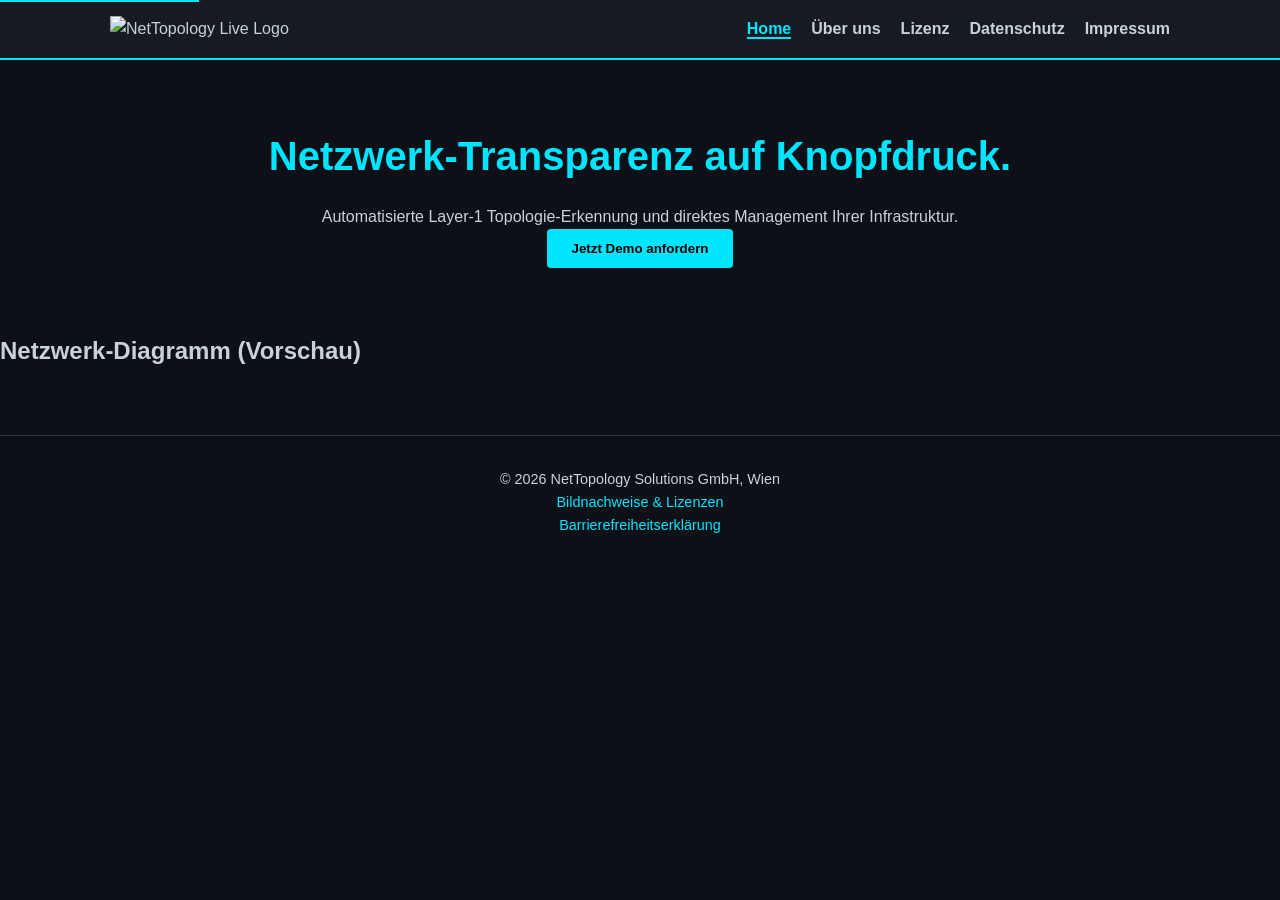
==== docs/index.html @ ac484bb9 "Basic Website" ====
<!DOCTYPE html>
<html lang="de">
<head>
    <meta charset="UTF-8">
    <meta name="viewport" content="width=device-width, initial-scale=1.0">
    <meta name="description" content="NetTopology Live - Die professionelle Layer-1 Visualisierung für Ihre Netzwerk-Infrastruktur.">
    <title>NetTopology Live | Home</title>
    
    <link rel="stylesheet" href="css/style.css">
    <link rel="stylesheet" href="css/accessibility.css">
</head>
<body>
    <a href="#main-content" class="skip-link">Zum Hauptinhalt springen</a>

    <header>
        <div class="container">
            <div class="logo">
                <img src="assets/images/logo-header.svg" alt="NetTopology Live Logo">
            </div>
            
            <nav aria-label="Hauptnavigation">
                <ul>
                    <li><a href="index.html" aria-current="page">Home</a></li>
                    <li><a href="about.html">Über uns</a></li>
                    <li><a href="lizenz.html">Lizenz</a></li>
                    <li><a href="datenschutz.html">Datenschutz</a></li>
                    <li><a href="impressum.html">Impressum</a></li>
                </ul>
            </nav>
        </div>
    </header>

    <main id="main-content">
        <section id="hero">
            <h1>Netzwerk-Transparenz auf Knopfdruck.</h1>
            <p>Automatisierte Layer-1 Topologie-Erkennung und direktes Management Ihrer Infrastruktur.</p>
            <button class="btn-primary">Jetzt Demo anfordern</button>
        </section>

        <section id="product-demo">
            <h2>Netzwerk-Diagramm (Vorschau)</h2>
            </div>
        </section>
    </main>

    <footer>
        <div class="container">
            <div class="footer-info">
                <p>&copy; 2026 NetTopology Solutions GmbH, Wien</p>
                <p><a href="credits.html">Bildnachweise & Lizenzen</a></p>
            </div>
            <div class="footer-accessibility">
                <a href="impressum.html#accessibility">Barrierefreiheitserklärung</a>
            </div>
        </div>
    </footer>
</body>
</html>
---- docs/css/style.css ----
/* --- Variablen & Branding (Aufgabe 3) --- */
:root {
    --bg-dark: #0d1117;
    --bg-card: #161b22;
    --text-main: #c9d1d9;
    --accent-blue: #00e5ff; /* Deine Markenfarbe: Neon-Blau */
    --status-up: #39d353;
    --status-down: #f85149;
    --font-main: 'Segoe UI', Tahoma, Geneva, Verdana, sans-serif;
    --font-mono: 'Cascadia Code', 'Courier New', monospace;
}

/* --- Basis-Setup & Barrierefreiheit (Aufgabe 1) --- */
* {
    box-sizing: border-box;
    margin: 0;
    padding: 0;
}

body {
    background-color: var(--bg-dark);
    color: var(--text-main);
    font-family: var(--font-main);
    line-height: 1.6;
}

.container {
    max-width: 1100px;
    margin: 0 auto;
    padding: 0 20px;
}

/* Skip-Link für Tastaturnutzer */
.skip-link {
    position: absolute;
    top: -40px;
    left: 0;
    background: var(--accent-blue);
    color: black;
    padding: 8px;
    z-index: 100;
    transition: top 0.3s;
}

.skip-link:focus {
    top: 0;
}

/* --- Header & Navigation --- */
header {
    background-color: var(--bg-card);
    border-bottom: 2px solid var(--accent-blue);
    padding: 1rem 0;
}

header .container {
    display: flex;
    justify-content: space-between;
    align-items: center;
}

nav ul {
    display: flex;
    list-style: none;
    gap: 20px;
}

nav a {
    color: var(--text-main);
    text-decoration: none;
    font-weight: bold;
}

nav a:hover, nav a[aria-current="page"] {
    color: var(--accent-blue);
    border-bottom: 2px solid var(--accent-blue);
}

/* --- Hero Section --- */
#hero {
    text-align: center;
    padding: 4rem 1rem;
}

#hero h1 {
    font-size: 2.5rem;
    color: var(--accent-blue);
    margin-bottom: 1rem;
}

.btn-primary {
    background-color: var(--accent-blue);
    color: black;
    border: none;
    padding: 12px 24px;
    font-weight: bold;
    cursor: pointer;
    text-decoration: none;
    display: inline-block;
    border-radius: 4px;
}

/* --- Das Netzwerk-Diagramm (Pure CSS Mock) --- */
#diagram-container {
    background: #000;
    border: 1px solid #30363d;
    height: 400px;
    position: relative;
    border-radius: 8px;
    overflow: hidden;
    margin-top: 2rem;
}

.node {
    position: absolute;
    width: 60px;
    text-align: center;
}

.node-icon {
    width: 40px;
    height: 40px;
    background: var(--bg-card);
    border: 2px solid var(--accent-blue);
    border-radius: 4px;
    margin: 0 auto;
    display: flex;
    align-items: center;
    justify-content: center;
    cursor: help;
}

.status-dot {
    width: 10px;
    height: 10px;
    background: var(--status-up);
    border-radius: 50%;
    position: absolute;
    top: -2px;
    right: 5px;
}

/* Simulation des Rechtsklicks via CSS Hover/Focus */
.node:hover .context-menu {
    display: block;
}

.context-menu {
    display: none;
    position: absolute;
    top: 45px;
    left: 0;
    background: var(--bg-card);
    border: 1px solid var(--accent-blue);
    list-style: none;
    width: 120px;
    z-index: 10;
    box-shadow: 0 4px 10px rgba(0,0,0,0.5);
}

.context-menu li a {
    display: block;
    padding: 8px;
    font-size: 0.8rem;
    color: var(--text-main);
    text-decoration: none;
}

.context-menu li a:hover {
    background: var(--accent-blue);
    color: black;
}

/* Platzierung der Nodes */
#router-main { top: 50px; left: 50%; transform: translateX(-50%); }
#switch-a { top: 200px; left: 30%; }
#switch-b { top: 200px; left: 70%; }

/* --- Footer --- */
footer {
    padding: 2rem 0;
    margin-top: 4rem;
    border-top: 1px solid #30363d;
    font-size: 0.9rem;
    text-align: center;
}

footer a { color: var(--accent-blue); text-decoration: none; }
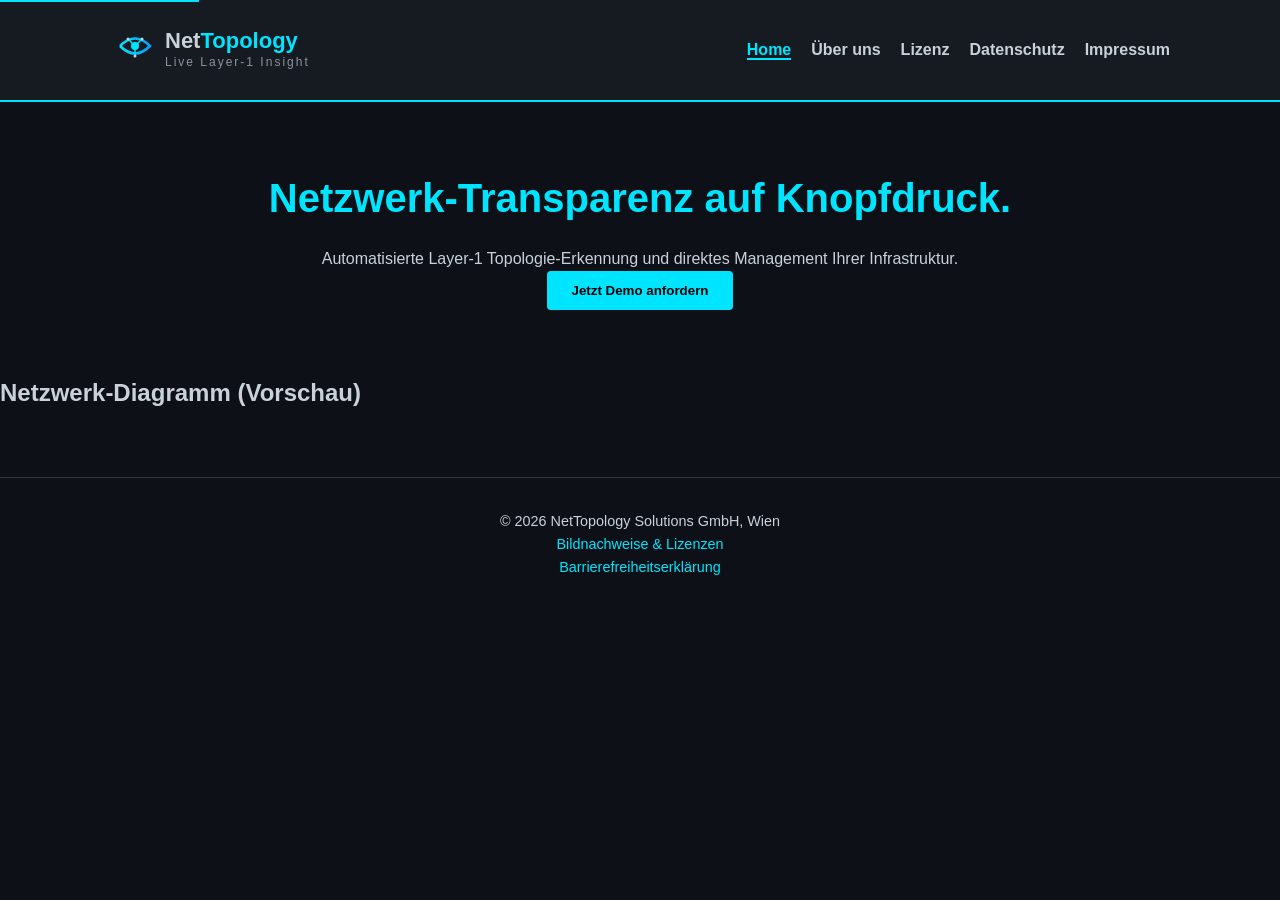
==== commit b120b86d: "Logo und Favicon" ====
--- a/docs/index.html
+++ b/docs/index.html
@@ -8,6 +8,8 @@
     
     <link rel="stylesheet" href="css/style.css">
     <link rel="stylesheet" href="css/accessibility.css">
+
+    <link rel="icon" href="assets/icons/favicon.ico">
 </head>
 <body>
     <a href="#main-content" class="skip-link">Zum Hauptinhalt springen</a>
@@ -15,7 +17,7 @@
     <header>
         <div class="container">
             <div class="logo">
-                <img src="assets/images/logo-header.svg" alt="NetTopology Live Logo">
+                <a href="index.html"><img src="assets/images/logo-header.svg" alt="NetTopology Live Logo"></a>
             </div>
             
             <nav aria-label="Hauptnavigation">
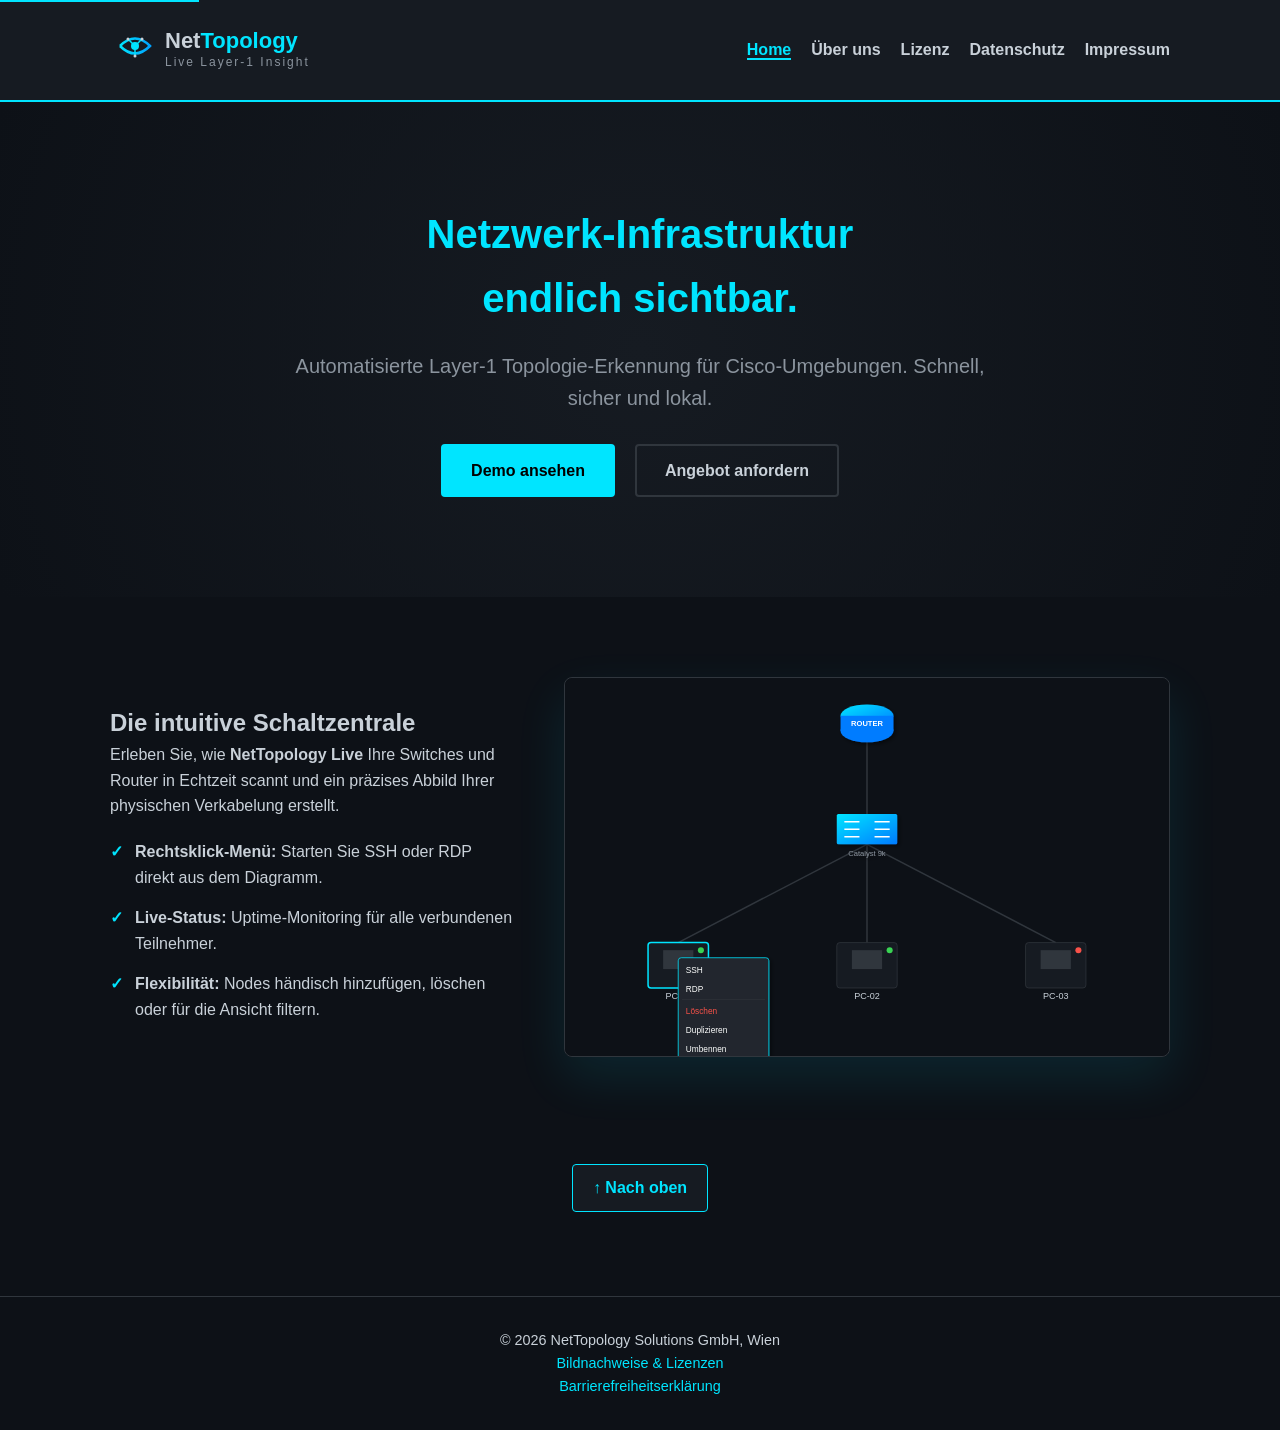
==== commit 486d3f27: "Barrierefreiheit verbessert und Website ansprechender designed" ====
--- a/docs/index.html
+++ b/docs/index.html
@@ -7,13 +7,11 @@
     <title>NetTopology Live | Home</title>
     
     <link rel="stylesheet" href="css/style.css">
-    <link rel="stylesheet" href="css/accessibility.css">
 
     <link rel="icon" href="assets/icons/favicon.ico">
 </head>
-<body>
+<body id="top">
     <a href="#main-content" class="skip-link">Zum Hauptinhalt springen</a>
-
     <header>
         <div class="container">
             <div class="logo">
@@ -34,16 +32,42 @@
 
     <main id="main-content">
         <section id="hero">
-            <h1>Netzwerk-Transparenz auf Knopfdruck.</h1>
-            <p>Automatisierte Layer-1 Topologie-Erkennung und direktes Management Ihrer Infrastruktur.</p>
-            <button class="btn-primary">Jetzt Demo anfordern</button>
+            <div class="container">
+                <h1>Netzwerk-Infrastruktur <br><span class="highlight">endlich sichtbar.</span></h1>
+                <p class="hero-subtitle">Automatisierte Layer-1 Topologie-Erkennung für Cisco-Umgebungen. Schnell, sicher und lokal.</p>
+                <div class="hero-cta">
+                    <a href="#demo" class="btn-primary">Demo ansehen</a>
+                    <a href="mailto:sales@nettopology-live.at?subject=Angebotsanfrage%20NetTopology%20Live&body=Sehr%20geehrtes%20Team%2C%0A%0Aich%20interessiere%20mich%20f%C3%BCr%20eine%20Lizenz%20von%20NetTopology%20Live.%20Bitte%20senden%20Sie%20mir%20ein%20unverbindliches%20Angebot%20zu.%0A%0AMit%20freundlichen%20Gr%C3%BC%C3%9Fen%2C" 
+       class="btn-secondary">
+       Angebot anfordern
+    </a>
+                </div>
+            </div>
         </section>
 
-        <section id="product-demo">
-            <h2>Netzwerk-Diagramm (Vorschau)</h2>
+        <section id="demo">
+            <div class="container demo-grid">
+                <div class="demo-text">
+                    <h2>Die intuitive Schaltzentrale</h2>
+                    <p>Erleben Sie, wie <strong>NetTopology Live</strong> Ihre Switches und Router in Echtzeit scannt und ein präzises Abbild Ihrer physischen Verkabelung erstellt.</p>
+                    <ul class="feature-list">
+                        <li><strong>Rechtsklick-Menü:</strong> Starten Sie SSH oder RDP direkt aus dem Diagramm.</li>
+                        <li><strong>Live-Status:</strong> Uptime-Monitoring für alle verbundenen Teilnehmer.</li>
+                        <li><strong>Flexibilität:</strong> Nodes händisch hinzufügen, löschen oder für die Ansicht filtern.</li>
+                    </ul>
+                </div>
+                <div class="demo-visual">
+                    <img src="assets/images/demo-netzwerk.svg" alt="Interaktives Netzwerkdiagramm mit Cisco Router, Switch und PCs" class="responsive-img shadow-box">
+                </div>
             </div>
         </section>
     </main>
+
+    <div class="back-to-top-wrapper">
+        <a href="#top" class="back-to-top" aria-label="Zurück zum Seitenanfang">
+            <span aria-hidden="true">↑</span> Nach oben
+        </a>
+    </div>
 
     <footer>
         <div class="container">
--- a/docs/css/style.css
+++ b/docs/css/style.css
@@ -17,6 +17,10 @@
     padding: 0;
 }
 
+html {
+    scroll-behavior: smooth;
+}
+
 body {
     background-color: var(--bg-dark);
     color: var(--text-main);
@@ -30,7 +34,6 @@
     padding: 0 20px;
 }
 
-/* Skip-Link für Tastaturnutzer */
 .skip-link {
     position: absolute;
     top: -40px;
@@ -46,7 +49,6 @@
     top: 0;
 }
 
-/* --- Header & Navigation --- */
 header {
     background-color: var(--bg-card);
     border-bottom: 2px solid var(--accent-blue);
@@ -76,10 +78,74 @@
     border-bottom: 2px solid var(--accent-blue);
 }
 
-/* --- Hero Section --- */
 #hero {
+    padding: 100px 0;
     text-align: center;
-    padding: 4rem 1rem;
+    background: radial-gradient(circle at center, #161b22 0%, #0d1117 100%);
+}
+
+.highlight {
+    color: var(--accent-blue);
+}
+
+.hero-subtitle {
+    font-size: 1.25rem;
+    color: #8b949e;
+    max-width: 700px;
+    margin: 20px auto;
+}
+
+#demo {
+    padding: 80px 0;
+    background-color: #0d1117;
+}
+
+.demo-grid {
+    display: grid;
+    grid-template-columns: 1fr 1.5fr; /* Text schmaler, Bild breiter */
+    gap: 50px;
+    align-items: center;
+}
+
+.feature-list {
+    list-style: none;
+    margin-top: 20px;
+}
+
+.feature-list li {
+    margin-bottom: 15px;
+    padding-left: 25px;
+    position: relative;
+}
+
+.feature-list li::before {
+    content: "✓";
+    position: absolute;
+    left: 0;
+    color: var(--accent-blue);
+    font-weight: bold;
+}
+
+.responsive-img {
+    max-width: 100%;
+    height: auto;
+    border-radius: 8px;
+}
+
+.shadow-box {
+    box-shadow: 0 20px 50px rgba(0, 229, 255, 0.1);
+    border: 1px solid #30363d;
+}
+
+/* Responsive für Handys */
+@media (max-width: 768px) {
+    .demo-grid {
+        grid-template-columns: 1fr;
+        text-align: center;
+    }
+    .feature-list li {
+        text-align: left;
+    }
 }
 
 #hero h1 {
@@ -140,7 +206,6 @@
     right: 5px;
 }
 
-/* Simulation des Rechtsklicks via CSS Hover/Focus */
 .node:hover .context-menu {
     display: block;
 }
@@ -185,4 +250,77 @@
     text-align: center;
 }
 
-footer a { color: var(--accent-blue); text-decoration: none; }+footer a { color: var(--accent-blue); text-decoration: none; }
+
+.back-to-top-wrapper {
+    text-align: center;
+    padding: 20px 0;
+    background-color: #0d1117;
+}
+
+.back-to-top {
+    display: inline-block;
+    padding: 10px 20px;
+    background-color: var(--bg-card);
+    color: var(--accent-blue);
+    border: 1px solid var(--accent-blue);
+    border-radius: 4px;
+    text-decoration: none;
+    font-weight: bold;
+    transition: all 0.3s ease;
+}
+
+.back-to-top:hover {
+    background-color: var(--accent-blue);
+    color: black;
+}
+
+.back-to-top:focus {
+    outline: 3px solid white;
+    outline-offset: 4px;
+    background-color: var(--accent-blue);
+    color: black;
+}
+
+/* --- Buttons --- */
+.hero-cta {
+    display: flex;
+    justify-content: center;
+    gap: 20px;
+    margin-top: 30px;
+}
+
+.btn-primary, .btn-secondary {
+    padding: 12px 28px;
+    border-radius: 4px;
+    font-weight: bold;
+    text-decoration: none;
+    transition: all 0.3s ease;
+}
+
+.btn-primary {
+    background-color: var(--accent-blue);
+    color: #000;
+    border: 2px solid var(--accent-blue);
+}
+
+.btn-primary:hover {
+    background-color: transparent;
+    color: var(--accent-blue);
+}
+
+.btn-secondary {
+    background-color: transparent;
+    color: var(--text-main);
+    border: 2px solid #30363d;
+}
+
+.btn-secondary:hover {
+    border-color: var(--accent-blue);
+    color: var(--accent-blue);
+}
+
+.btn-primary:focus, .btn-secondary:focus {
+    outline: 3px solid white;
+    outline-offset: 4px;
+}
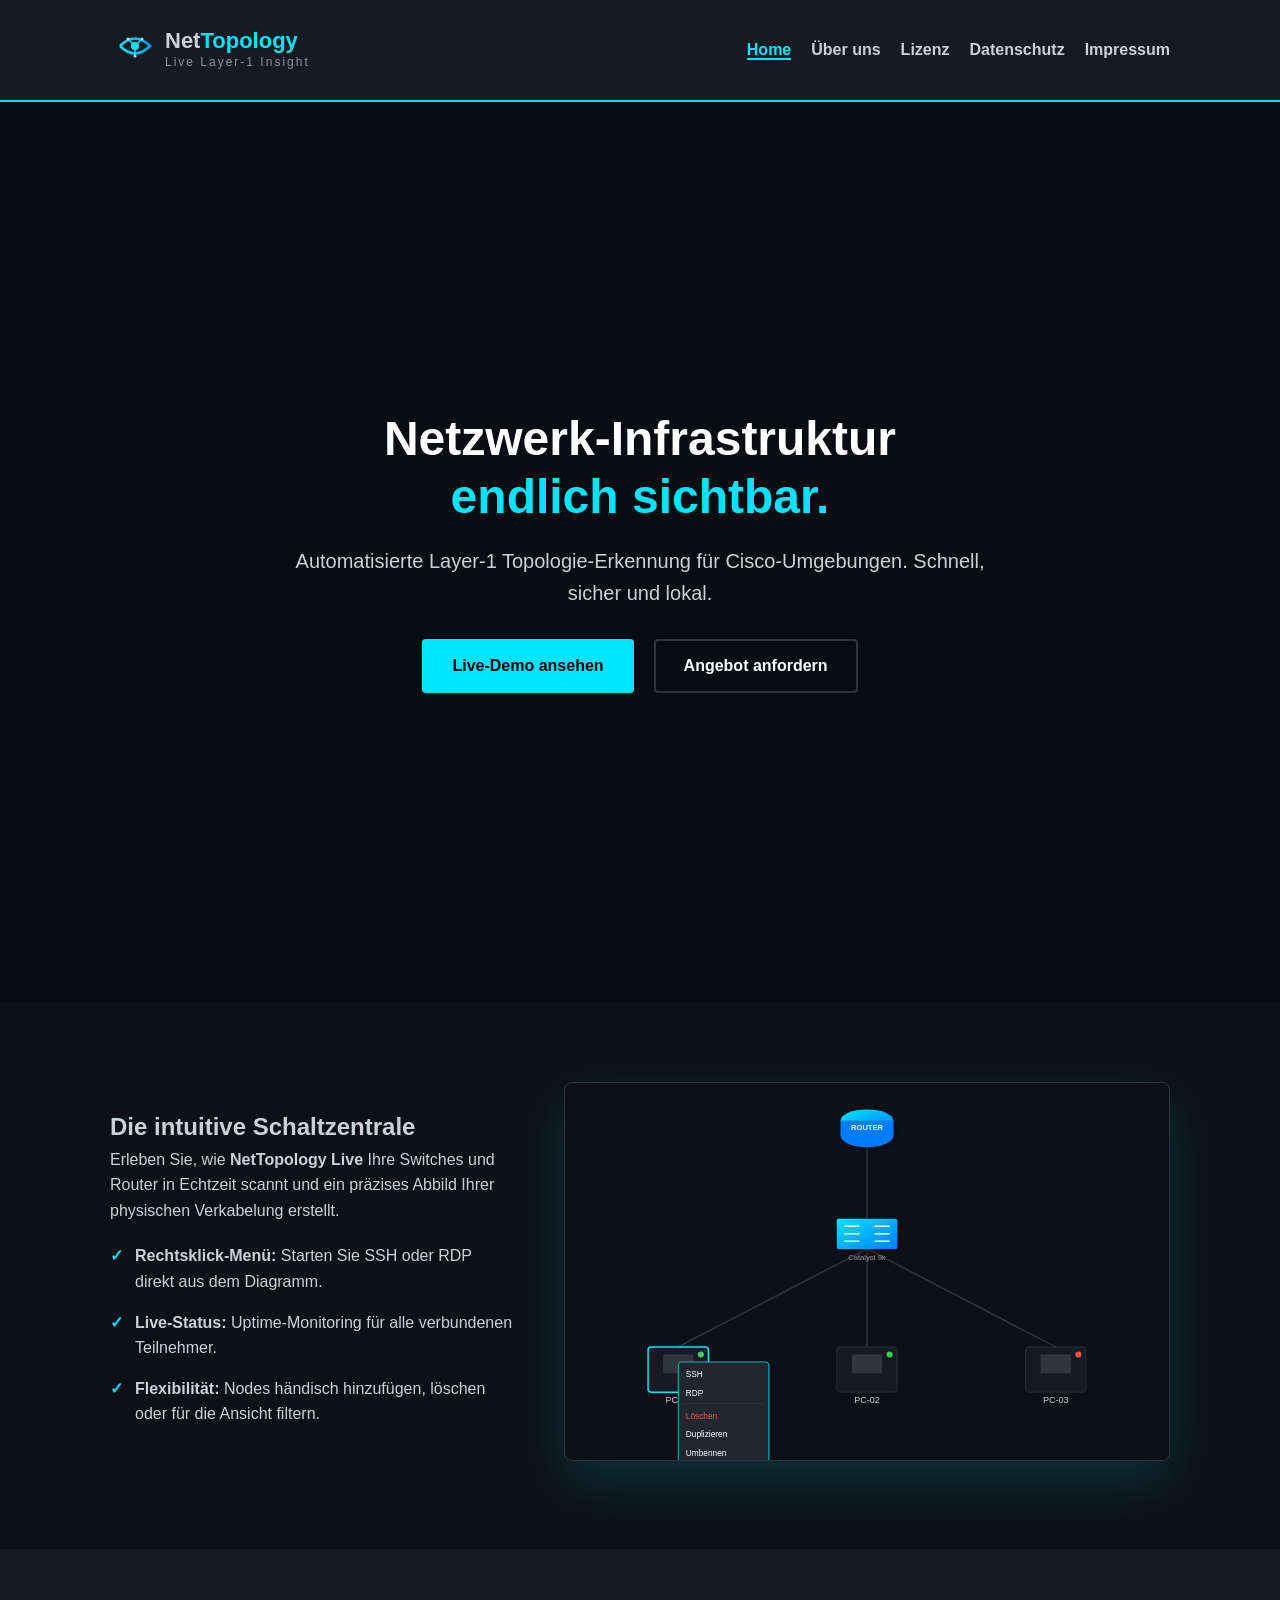
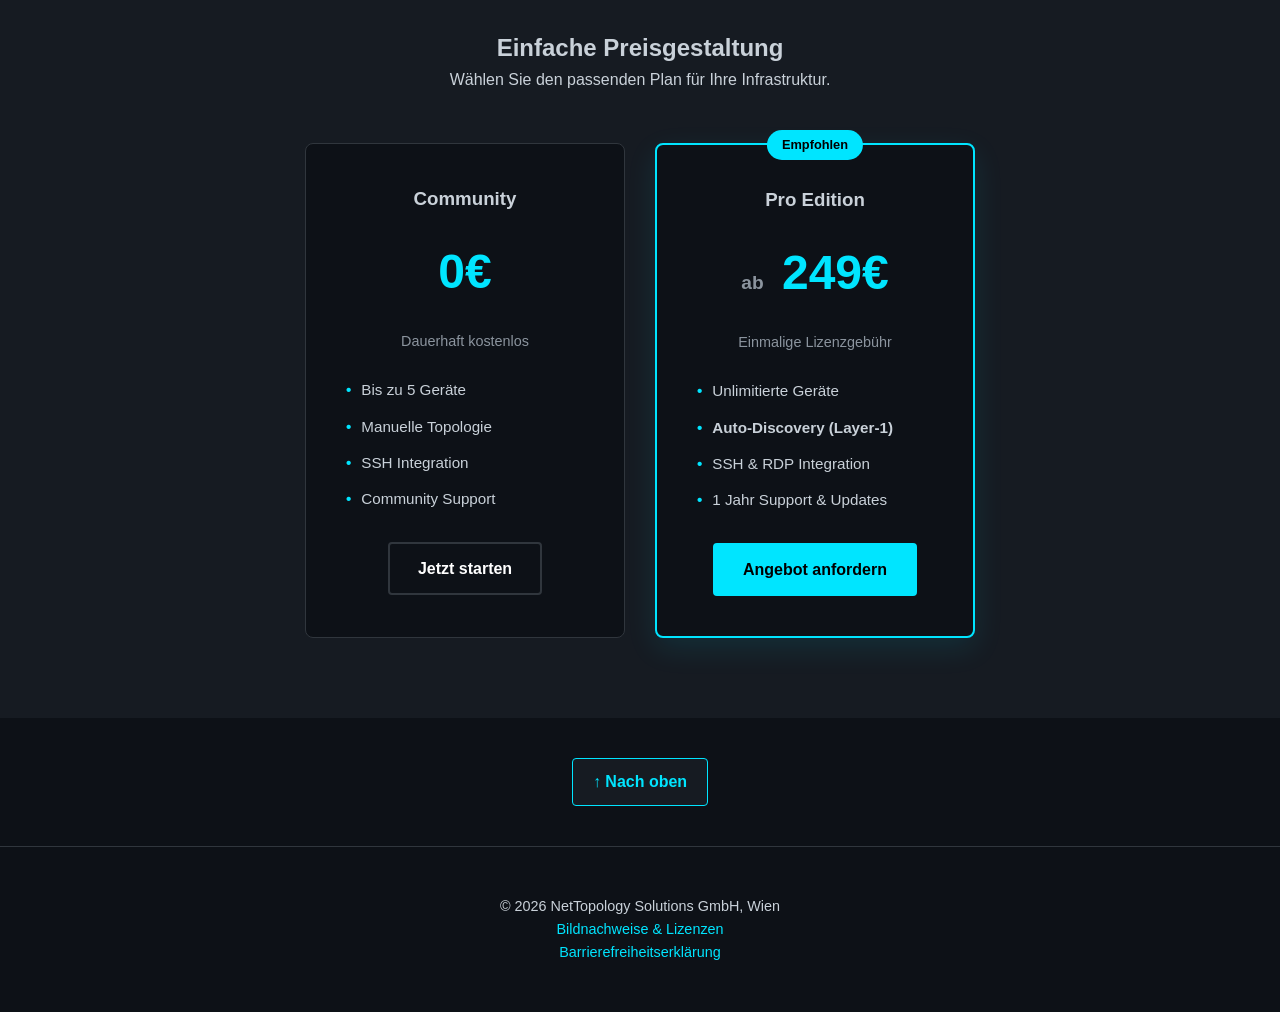
==== commit f7c6ef58: "Video added" ====
--- a/docs/index.html
+++ b/docs/index.html
@@ -31,19 +31,22 @@
     </header>
 
     <main id="main-content">
-        <section id="hero">
-            <div class="container">
-                <h1>Netzwerk-Infrastruktur <br><span class="highlight">endlich sichtbar.</span></h1>
-                <p class="hero-subtitle">Automatisierte Layer-1 Topologie-Erkennung für Cisco-Umgebungen. Schnell, sicher und lokal.</p>
-                <div class="hero-cta">
-                    <a href="#demo" class="btn-primary">Demo ansehen</a>
-                    <a href="mailto:sales@nettopology-live.at?subject=Angebotsanfrage%20NetTopology%20Live&body=Sehr%20geehrtes%20Team%2C%0A%0Aich%20interessiere%20mich%20f%C3%BCr%20eine%20Lizenz%20von%20NetTopology%20Live.%20Bitte%20senden%20Sie%20mir%20ein%20unverbindliches%20Angebot%20zu.%0A%0AMit%20freundlichen%20Gr%C3%BC%C3%9Fen%2C" 
-       class="btn-secondary">
-       Angebot anfordern
-    </a>
-                </div>
+    <section id="hero">
+        <video autoplay muted loop playsinline id="hero-video">
+            <source src="assets/videos/network-bg.mp4" type="video/mp4">
+            Ihr Browser unterstützt kein Video.
+        </video>
+        <div class="video-overlay"></div>
+        <div class="container hero-content">
+            <h1>Netzwerk-Infrastruktur <br><span class="highlight">endlich sichtbar.</span></h1>
+            <p class="hero-subtitle">Automatisierte Layer-1 Topologie-Erkennung für Cisco-Umgebungen. Schnell, sicher und lokal.</p>
+            <div class="hero-cta">
+                <a href="#demo" class="btn-primary">Live-Demo ansehen</a>
+                <a href="#pricing" class="btn-secondary">Angebot anfordern</a>
             </div>
-        </section>
+        </div>
+        </div>        
+    </section>
 
         <section id="demo">
             <div class="container demo-grid">
@@ -58,6 +61,44 @@
                 </div>
                 <div class="demo-visual">
                     <img src="assets/images/demo-netzwerk.svg" alt="Interaktives Netzwerkdiagramm mit Cisco Router, Switch und PCs" class="responsive-img shadow-box">
+                </div>
+            </div>
+        </section>
+
+        <section id="pricing">
+            <div class="container">
+                <div class="pricing-header">
+                    <h2>Einfache Preisgestaltung</h2>
+                    <p>Wählen Sie den passenden Plan für Ihre Infrastruktur.</p>
+                </div>
+                
+                <div class="pricing-grid">
+                    <div class="price-card">
+                        <h3>Community</h3>
+                        <div class="price">0€</div>
+                        <p class="price-info">Dauerhaft kostenlos</p>
+                        <ul class="price-features">
+                            <li>Bis zu 5 Geräte</li>
+                            <li>Manuelle Topologie</li>
+                            <li>SSH Integration</li>
+                            <li>Community Support</li>
+                        </ul>
+                        <a href="mailto:sales@nettopology-live.at?subject=Community%20Edition" class="btn-secondary">Jetzt starten</a>
+                    </div>
+
+                    <div class="price-card featured">
+                        <div class="badge">Empfohlen</div>
+                        <h3>Pro Edition</h3>
+                        <div class="price"><span>ab</span> 249€</div>
+                        <p class="price-info">Einmalige Lizenzgebühr</p>
+                        <ul class="price-features">
+                            <li>Unlimitierte Geräte</li>
+                            <li><strong>Auto-Discovery (Layer-1)</strong></li>
+                            <li>SSH & RDP Integration</li>
+                            <li>1 Jahr Support & Updates</li>
+                        </ul>
+                        <a href="mailto:sales@nettopology-live.at?subject=Angebotsanfrage%20Pro%20Edition" class="btn-primary">Angebot anfordern</a>
+                    </div>
                 </div>
             </div>
         </section>
--- a/docs/css/style.css
+++ b/docs/css/style.css
@@ -34,14 +34,17 @@
     padding: 0 20px;
 }
 
+/* Skip-Link für Tastaturnutzer */
 .skip-link {
     position: absolute;
-    top: -40px;
+    top: -100px;
     left: 0;
     background: var(--accent-blue);
     color: black;
-    padding: 8px;
-    z-index: 100;
+    padding: 10px 20px;
+    z-index: 999;
+    text-decoration: none;
+    font-weight: bold;
     transition: top 0.3s;
 }
 
@@ -49,10 +52,13 @@
     top: 0;
 }
 
+/* --- Header & Navigation --- */
 header {
     background-color: var(--bg-card);
     border-bottom: 2px solid var(--accent-blue);
     padding: 1rem 0;
+    position: relative;
+    z-index: 10;
 }
 
 header .container {
@@ -78,10 +84,54 @@
     border-bottom: 2px solid var(--accent-blue);
 }
 
+/* --- Hero Section mit Video Background --- */
 #hero {
-    padding: 100px 0;
-    text-align: center;
-    background: radial-gradient(circle at center, #161b22 0%, #0d1117 100%);
+    position: relative;
+    height: 100vh;
+    width: 100%;
+    overflow: hidden;
+    display: flex;
+    align-items: center;
+    justify-content: center;
+    background-color: black; /* Schwarz als Fallback während das Video lädt */
+    text-align: center;
+}
+
+#hero-video {
+    position: absolute;
+    top: 50%;
+    left: 50%;
+    min-width: 100%;
+    min-height: 100%;
+    width: auto;
+    height: auto;
+    z-index: 0; /* Ganz nach hinten */
+    transform: translate(-50%, -50%);
+    object-fit: cover;
+}
+
+.video-overlay {
+    position: absolute;
+    top: 0;
+    left: 0;
+    width: 100%;
+    height: 100%;
+    background: rgba(13, 17, 23, 0.75); /* Abdunklung für Lesbarkeit */
+    z-index: 1; /* Über dem Video */
+}
+
+.hero-content {
+    position: relative;
+    z-index: 2; /* Über dem Overlay */
+    max-width: 900px;
+    padding: 0 20px;
+}
+
+#hero h1 {
+    font-size: 3rem;
+    color: white;
+    margin-bottom: 1rem;
+    line-height: 1.2;
 }
 
 .highlight {
@@ -90,19 +140,20 @@
 
 .hero-subtitle {
     font-size: 1.25rem;
-    color: #8b949e;
+    color: #c9d1d9;
     max-width: 700px;
     margin: 20px auto;
 }
 
+/* --- Demo Section --- */
 #demo {
     padding: 80px 0;
-    background-color: #0d1117;
+    background-color: var(--bg-dark);
 }
 
 .demo-grid {
     display: grid;
-    grid-template-columns: 1fr 1.5fr; /* Text schmaler, Bild breiter */
+    grid-template-columns: 1fr 1.5fr;
     gap: 50px;
     align-items: center;
 }
@@ -133,129 +184,148 @@
 }
 
 .shadow-box {
-    box-shadow: 0 20px 50px rgba(0, 229, 255, 0.1);
+    box-shadow: 0 20px 50px rgba(0, 229, 255, 0.15);
     border: 1px solid #30363d;
 }
 
-/* Responsive für Handys */
-@media (max-width: 768px) {
-    .demo-grid {
-        grid-template-columns: 1fr;
-        text-align: center;
-    }
-    .feature-list li {
-        text-align: left;
-    }
-}
-
-#hero h1 {
-    font-size: 2.5rem;
-    color: var(--accent-blue);
-    margin-bottom: 1rem;
+/* --- Buttons --- */
+.hero-cta {
+    display: flex;
+    justify-content: center;
+    gap: 20px;
+    margin-top: 30px;
+}
+
+.btn-primary, .btn-secondary {
+    padding: 12px 28px;
+    border-radius: 4px;
+    font-weight: bold;
+    text-decoration: none;
+    transition: all 0.3s ease;
+    display: inline-block;
 }
 
 .btn-primary {
     background-color: var(--accent-blue);
-    color: black;
-    border: none;
-    padding: 12px 24px;
-    font-weight: bold;
-    cursor: pointer;
-    text-decoration: none;
-    display: inline-block;
-    border-radius: 4px;
-}
-
-/* --- Das Netzwerk-Diagramm (Pure CSS Mock) --- */
-#diagram-container {
-    background: #000;
+    color: #000;
+    border: 2px solid var(--accent-blue);
+}
+
+.btn-primary:hover {
+    background-color: transparent;
+    color: var(--accent-blue);
+}
+
+.btn-secondary {
+    background-color: transparent;
+    color: white;
+    border: 2px solid #30363d;
+}
+
+.btn-secondary:hover {
+    border-color: var(--accent-blue);
+    color: var(--accent-blue);
+}
+
+.btn-primary:focus, .btn-secondary:focus {
+    outline: 3px solid white;
+    outline-offset: 4px;
+}
+
+/* --- Pricing Section --- */
+#pricing {
+    padding: 80px 0;
+    background-color: #161b22;
+}
+
+.pricing-header {
+    text-align: center;
+    margin-bottom: 50px;
+}
+
+.pricing-grid {
+    display: flex;
+    justify-content: center;
+    gap: 30px;
+    flex-wrap: wrap;
+}
+
+.price-card {
+    background-color: var(--bg-dark);
     border: 1px solid #30363d;
-    height: 400px;
-    position: relative;
     border-radius: 8px;
-    overflow: hidden;
-    margin-top: 2rem;
-}
-
-.node {
-    position: absolute;
-    width: 60px;
-    text-align: center;
-}
-
-.node-icon {
-    width: 40px;
-    height: 40px;
-    background: var(--bg-card);
+    padding: 40px;
+    width: 320px;
+    text-align: center;
+    position: relative;
+    transition: transform 0.3s ease;
+}
+
+.price-card:hover {
+    transform: translateY(-10px);
+    border-color: var(--accent-blue);
+}
+
+.price-card.featured {
     border: 2px solid var(--accent-blue);
-    border-radius: 4px;
-    margin: 0 auto;
-    display: flex;
-    align-items: center;
-    justify-content: center;
-    cursor: help;
-}
-
-.status-dot {
-    width: 10px;
-    height: 10px;
-    background: var(--status-up);
-    border-radius: 50%;
-    position: absolute;
-    top: -2px;
-    right: 5px;
-}
-
-.node:hover .context-menu {
-    display: block;
-}
-
-.context-menu {
-    display: none;
-    position: absolute;
-    top: 45px;
-    left: 0;
-    background: var(--bg-card);
-    border: 1px solid var(--accent-blue);
+    box-shadow: 0 10px 30px rgba(0, 229, 255, 0.1);
+}
+
+.badge {
+    position: absolute;
+    top: -15px;
+    left: 50%;
+    transform: translateX(-50%);
+    background-color: var(--accent-blue);
+    color: #000;
+    padding: 5px 15px;
+    border-radius: 20px;
+    font-size: 0.8rem;
+    font-weight: bold;
+}
+
+.price {
+    font-size: 3rem;
+    font-weight: bold;
+    margin: 20px 0;
+    color: var(--accent-blue);
+}
+
+.price span {
+    font-size: 1.2rem;
+    color: #8b949e;
+    margin-right: 5px;
+}
+
+.price-info {
+    font-size: 0.9rem;
+    color: #8b949e;
+    margin-bottom: 25px;
+}
+
+.price-features {
     list-style: none;
-    width: 120px;
-    z-index: 10;
-    box-shadow: 0 4px 10px rgba(0,0,0,0.5);
-}
-
-.context-menu li a {
-    display: block;
-    padding: 8px;
-    font-size: 0.8rem;
-    color: var(--text-main);
-    text-decoration: none;
-}
-
-.context-menu li a:hover {
-    background: var(--accent-blue);
-    color: black;
-}
-
-/* Platzierung der Nodes */
-#router-main { top: 50px; left: 50%; transform: translateX(-50%); }
-#switch-a { top: 200px; left: 30%; }
-#switch-b { top: 200px; left: 70%; }
-
-/* --- Footer --- */
-footer {
-    padding: 2rem 0;
-    margin-top: 4rem;
-    border-top: 1px solid #30363d;
-    font-size: 0.9rem;
-    text-align: center;
-}
-
-footer a { color: var(--accent-blue); text-decoration: none; }
-
+    text-align: left;
+    margin-bottom: 30px;
+}
+
+.price-features li {
+    margin-bottom: 12px;
+    font-size: 0.95rem;
+}
+
+.price-features li::before {
+    content: "•";
+    color: var(--accent-blue);
+    margin-right: 10px;
+    font-weight: bold;
+}
+
+/* --- Back to Top --- */
 .back-to-top-wrapper {
     text-align: center;
-    padding: 20px 0;
-    background-color: #0d1117;
+    padding: 40px 0;
+    background-color: var(--bg-dark);
 }
 
 .back-to-top {
@@ -275,52 +345,21 @@
     color: black;
 }
 
-.back-to-top:focus {
-    outline: 3px solid white;
-    outline-offset: 4px;
-    background-color: var(--accent-blue);
-    color: black;
-}
-
-/* --- Buttons --- */
-.hero-cta {
-    display: flex;
-    justify-content: center;
-    gap: 20px;
-    margin-top: 30px;
-}
-
-.btn-primary, .btn-secondary {
-    padding: 12px 28px;
-    border-radius: 4px;
-    font-weight: bold;
-    text-decoration: none;
-    transition: all 0.3s ease;
-}
-
-.btn-primary {
-    background-color: var(--accent-blue);
-    color: #000;
-    border: 2px solid var(--accent-blue);
-}
-
-.btn-primary:hover {
-    background-color: transparent;
-    color: var(--accent-blue);
-}
-
-.btn-secondary {
-    background-color: transparent;
-    color: var(--text-main);
-    border: 2px solid #30363d;
-}
-
-.btn-secondary:hover {
-    border-color: var(--accent-blue);
-    color: var(--accent-blue);
-}
-
-.btn-primary:focus, .btn-secondary:focus {
-    outline: 3px solid white;
-    outline-offset: 4px;
+/* --- Footer --- */
+footer {
+    padding: 3rem 0;
+    background-color: #0d1117;
+    border-top: 1px solid #30363d;
+    font-size: 0.9rem;
+    text-align: center;
+}
+
+footer a { color: var(--accent-blue); text-decoration: none; }
+
+/* Responsive Media Queries */
+@media (max-width: 768px) {
+    #hero h1 { font-size: 2rem; }
+    .demo-grid { grid-template-columns: 1fr; text-align: center; }
+    .feature-list li { text-align: left; }
+    .hero-cta { flex-direction: column; align-items: center; }
 }
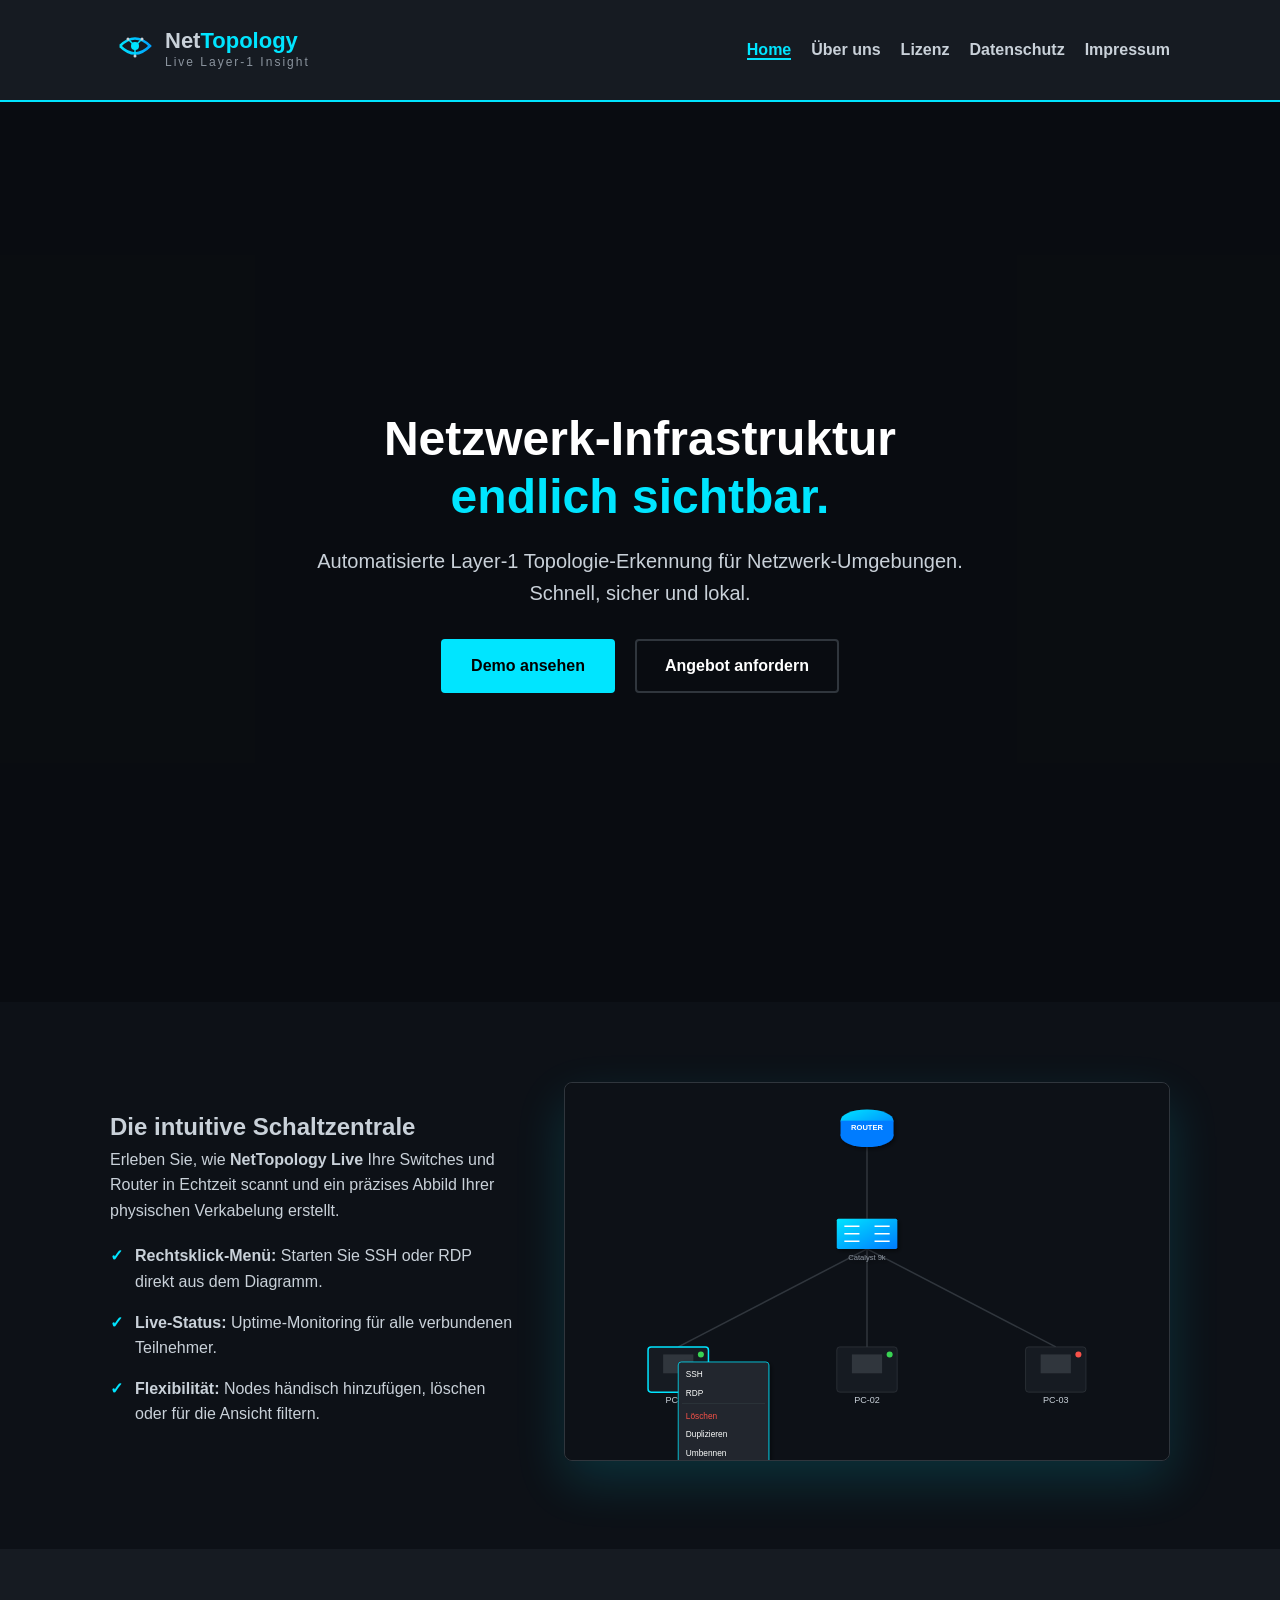
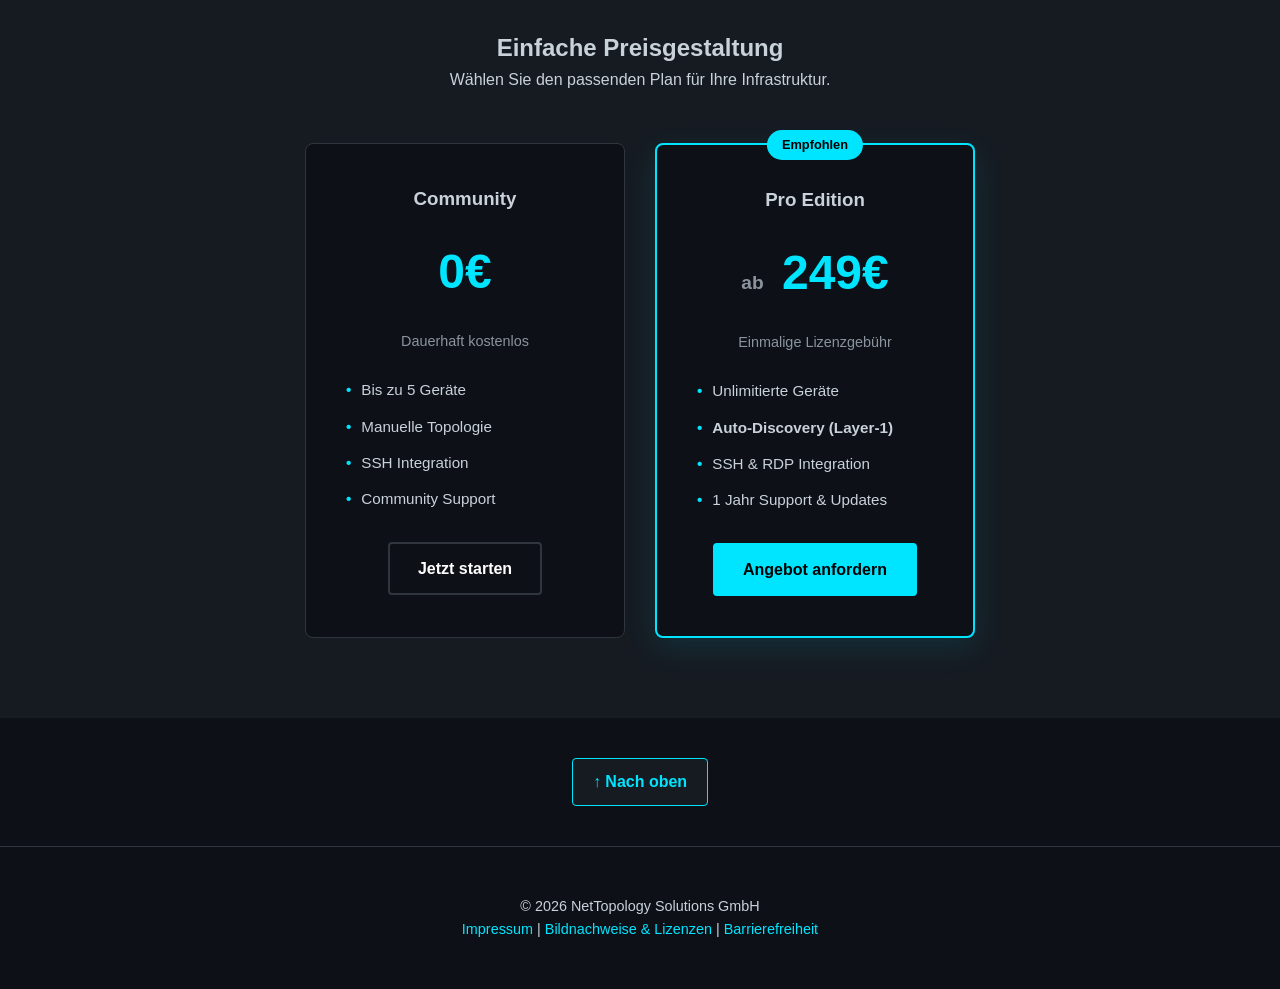
==== commit d00291dc: "Feinschliff des Footers, Blattlinie angepasst, sowie einige Fehler ausgebessert und Sachen etwas umf" ====
--- a/docs/index.html
+++ b/docs/index.html
@@ -33,15 +33,15 @@
     <main id="main-content">
     <section id="hero">
         <video autoplay muted loop playsinline id="hero-video">
-            <source src="assets/videos/network-bg.mp4" type="video/mp4">
+            <source src="assets/videos/network-bg.mp4" type="video/mp4"> <!-- URL: https://www.pexels.com/de-de/video/blaue-farbige-kabel-1085656/ -->
             Ihr Browser unterstützt kein Video.
         </video>
         <div class="video-overlay"></div>
         <div class="container hero-content">
             <h1>Netzwerk-Infrastruktur <br><span class="highlight">endlich sichtbar.</span></h1>
-            <p class="hero-subtitle">Automatisierte Layer-1 Topologie-Erkennung für Cisco-Umgebungen. Schnell, sicher und lokal.</p>
+            <p class="hero-subtitle">Automatisierte Layer-1 Topologie-Erkennung für Netzwerk-Umgebungen. Schnell, sicher und lokal.</p>
             <div class="hero-cta">
-                <a href="#demo" class="btn-primary">Live-Demo ansehen</a>
+                <a href="#demo" class="btn-primary">Demo ansehen</a>
                 <a href="#pricing" class="btn-secondary">Angebot anfordern</a>
             </div>
         </div>
@@ -112,13 +112,8 @@
 
     <footer>
         <div class="container">
-            <div class="footer-info">
-                <p>&copy; 2026 NetTopology Solutions GmbH, Wien</p>
-                <p><a href="credits.html">Bildnachweise & Lizenzen</a></p>
-            </div>
-            <div class="footer-accessibility">
-                <a href="impressum.html#accessibility">Barrierefreiheitserklärung</a>
-            </div>
+            <p>&copy; 2026 NetTopology Solutions GmbH</p>
+            <p><a href="impressum.html">Impressum</a> | <a href="impressum.html#credits">Bildnachweise & Lizenzen</a> | <a href="impressum.html#accessibility">Barrierefreiheit</a></p>
         </div>
     </footer>
 </body>
--- a/docs/css/style.css
+++ b/docs/css/style.css
@@ -1,4 +1,3 @@
-/* --- Variablen & Branding (Aufgabe 3) --- */
 :root {
     --bg-dark: #0d1117;
     --bg-card: #161b22;
@@ -10,7 +9,6 @@
     --font-mono: 'Cascadia Code', 'Courier New', monospace;
 }
 
-/* --- Basis-Setup & Barrierefreiheit (Aufgabe 1) --- */
 * {
     box-sizing: border-box;
     margin: 0;
@@ -34,7 +32,6 @@
     padding: 0 20px;
 }
 
-/* Skip-Link für Tastaturnutzer */
 .skip-link {
     position: absolute;
     top: -100px;
@@ -52,7 +49,6 @@
     top: 0;
 }
 
-/* --- Header & Navigation --- */
 header {
     background-color: var(--bg-card);
     border-bottom: 2px solid var(--accent-blue);
@@ -116,13 +112,13 @@
     left: 0;
     width: 100%;
     height: 100%;
-    background: rgba(13, 17, 23, 0.75); /* Abdunklung für Lesbarkeit */
-    z-index: 1; /* Über dem Video */
+    background: rgba(13, 17, 23, 0.75);
+    z-index: 1;
 }
 
 .hero-content {
     position: relative;
-    z-index: 2; /* Über dem Overlay */
+    z-index: 2;
     max-width: 900px;
     padding: 0 20px;
 }
@@ -145,7 +141,6 @@
     margin: 20px auto;
 }
 
-/* --- Demo Section --- */
 #demo {
     padding: 80px 0;
     background-color: var(--bg-dark);
@@ -188,7 +183,6 @@
     border: 1px solid #30363d;
 }
 
-/* --- Buttons --- */
 .hero-cta {
     display: flex;
     justify-content: center;
@@ -345,7 +339,6 @@
     color: black;
 }
 
-/* --- Footer --- */
 footer {
     padding: 3rem 0;
     background-color: #0d1117;
@@ -356,7 +349,6 @@
 
 footer a { color: var(--accent-blue); text-decoration: none; }
 
-/* Responsive Media Queries */
 @media (max-width: 768px) {
     #hero h1 { font-size: 2rem; }
     .demo-grid { grid-template-columns: 1fr; text-align: center; }
